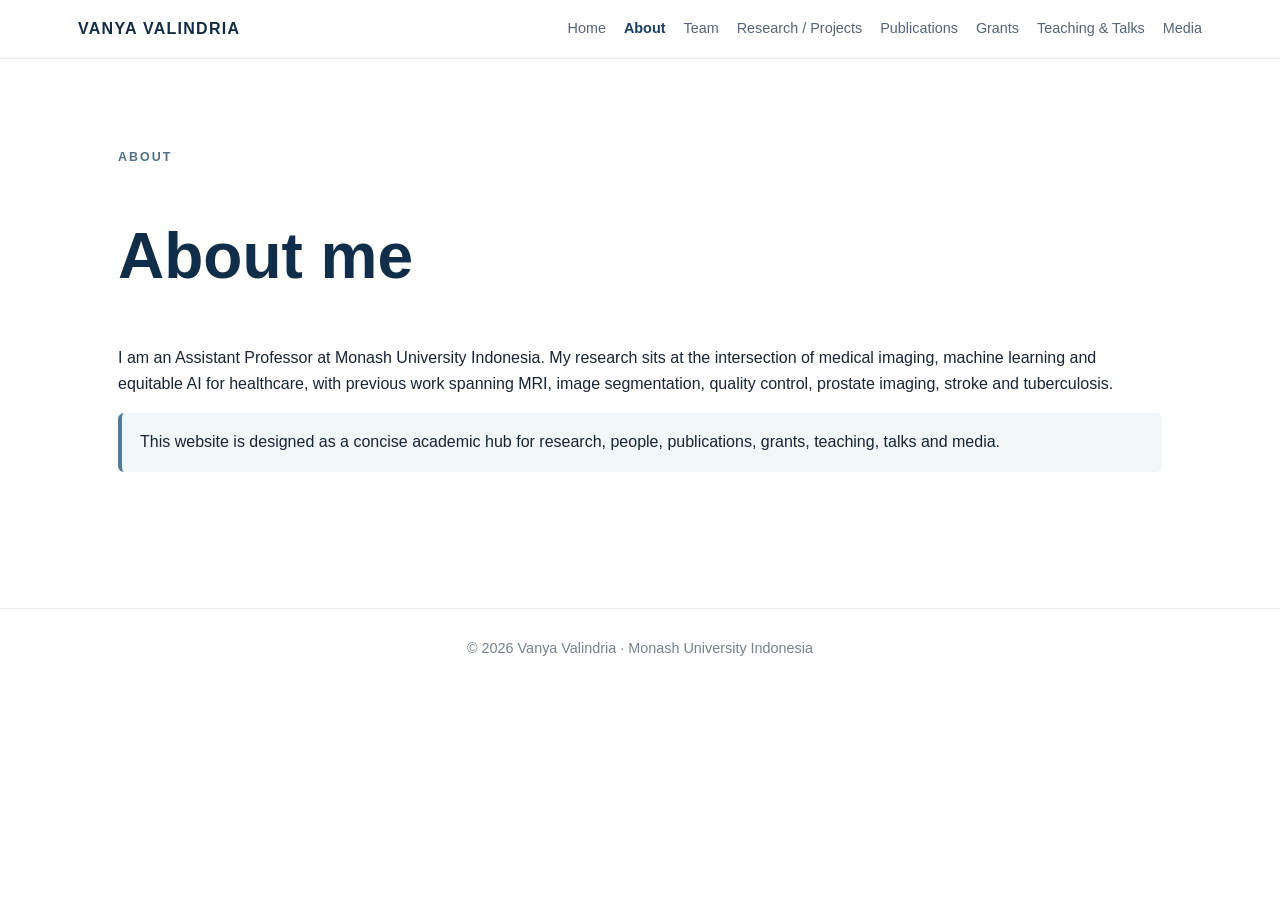
==== about.html @ 0979e7f7 "Add files via upload" ====
<!doctype html><html lang="en"><head><meta charset="utf-8"><meta name="viewport" content="width=device-width,initial-scale=1"><title>About | Vanya Valindria</title><link rel="stylesheet" href="assets/css/style.css"></head><body><header><div class="nav"><a class="brand" href="index.html">VANYA VALINDRIA</a><button class="menu" aria-label="Menu">☰</button><nav><a class="" href="index.html">Home</a><a class="active" href="about.html">About</a><a class="" href="team.html">Team</a><a class="" href="research.html">Research / Projects</a><a class="" href="publications.html">Publications</a><a class="" href="grants.html">Grants</a><a class="" href="teaching-talks.html">Teaching & Talks</a><a class="" href="media.html">Media</a></nav></div></header><main><section class=section><p class=eyebrow>ABOUT</p><h1>About me</h1><p>I am an Assistant Professor at Monash University Indonesia. My research sits at the intersection of medical imaging, machine learning and equitable AI for healthcare, with previous work spanning MRI, image segmentation, quality control, prostate imaging, stroke and tuberculosis.</p><p class=notice>This website is designed as a concise academic hub for research, people, publications, grants, teaching, talks and media.</p></section></main><footer>© <span id="year"></span> Vanya Valindria · Monash University Indonesia</footer><script src="assets/js/main.js"></script></body></html>
---- assets/css/style.css ----
*{box-sizing:border-box}body{margin:0;font-family:Inter,Arial,sans-serif;color:#172536;background:#fff;line-height:1.65}header{position:sticky;top:0;background:rgba(255,255,255,.96);border-bottom:1px solid #e7edf2;z-index:5}.nav{max-width:1180px;margin:auto;padding:16px 28px;display:flex;align-items:center;gap:24px}.brand{font-weight:800;letter-spacing:.08em;color:#132c46;text-decoration:none;white-space:nowrap}nav{margin-left:auto;display:flex;gap:18px;flex-wrap:wrap}nav a{font-size:.9rem;color:#536576;text-decoration:none}nav a.active,nav a:hover{color:#183f61;font-weight:700}.menu{display:none;margin-left:auto;border:0;background:none;font-size:1.4rem}main{max-width:1100px;margin:auto;padding:58px 28px 80px}.hero{min-height:62vh;display:grid;grid-template-columns:1.3fr .7fr;align-items:center;gap:60px}.eyebrow{font-size:.78rem;letter-spacing:.16em;color:#52708a;font-weight:700}.hero h1{font-size:clamp(2.8rem,7vw,5.7rem);line-height:1.02;margin:12px 0;color:#102d49}.hero p{font-size:1.2rem;max-width:700px;color:#566776}.portrait{height:380px;border-radius:24px;background:linear-gradient(145deg,#dfeaf1,#f7fafc);display:grid;place-items:center;color:#6c8092;font-weight:700;letter-spacing:.12em}.button{display:inline-block;background:#173f61;color:white;padding:12px 18px;border-radius:7px;text-decoration:none;margin:8px 8px 0 0}.button.light{background:#eef3f6;color:#173f61}.section{margin:30px 0 56px}.section h1{font-size:clamp(2.2rem,5vw,4rem);line-height:1.1;color:#102d49}.section h2{color:#183f61;margin-top:38px}.grid{display:grid;grid-template-columns:repeat(auto-fit,minmax(230px,1fr));gap:18px}.card{border:1px solid #e1e9ef;border-radius:12px;padding:20px;background:#fff}.card h3{margin:0 0 6px;color:#183f61;line-height:1.3}.muted{color:#71808d}.avatar{height:190px;background:#edf3f6;border-radius:9px;display:grid;place-items:center;color:#789;font-weight:700;letter-spacing:.1em;margin-bottom:15px}.pub{padding:22px 0;border-bottom:1px solid #e5ebef}.pub h3{margin:0 0 5px;color:#183f61;font-size:1.12rem;line-height:1.35}.pub p{margin:2px 0;color:#657583}.pub .meta{font-size:.9rem}.tag{display:inline-block;background:#edf3f6;color:#315a78;border-radius:99px;padding:3px 9px;font-size:.76rem;font-weight:700;margin-right:6px}.search{width:100%;padding:15px 17px;border:1px solid #ccd9e2;border-radius:8px;font-size:1rem;margin:16px 0}.notice{background:#f1f6f9;border-left:4px solid #527a98;padding:16px 18px;border-radius:6px}.timeline{border-left:2px solid #d7e2e9;padding-left:22px}.timeline .item{margin:0 0 24px}.links a{color:#245879;text-decoration:none}footer{border-top:1px solid #e7edf2;padding:28px;text-align:center;color:#75828d;font-size:.9rem}@media(max-width:780px){.hero{grid-template-columns:1fr;gap:30px}.portrait{height:280px}.menu{display:block}nav{display:none;width:100%;padding-top:10px}nav.open{display:flex;flex-direction:column;gap:10px}.nav{flex-wrap:wrap}.brand{font-size:.85rem}main{padding:38px 20px 60px}}
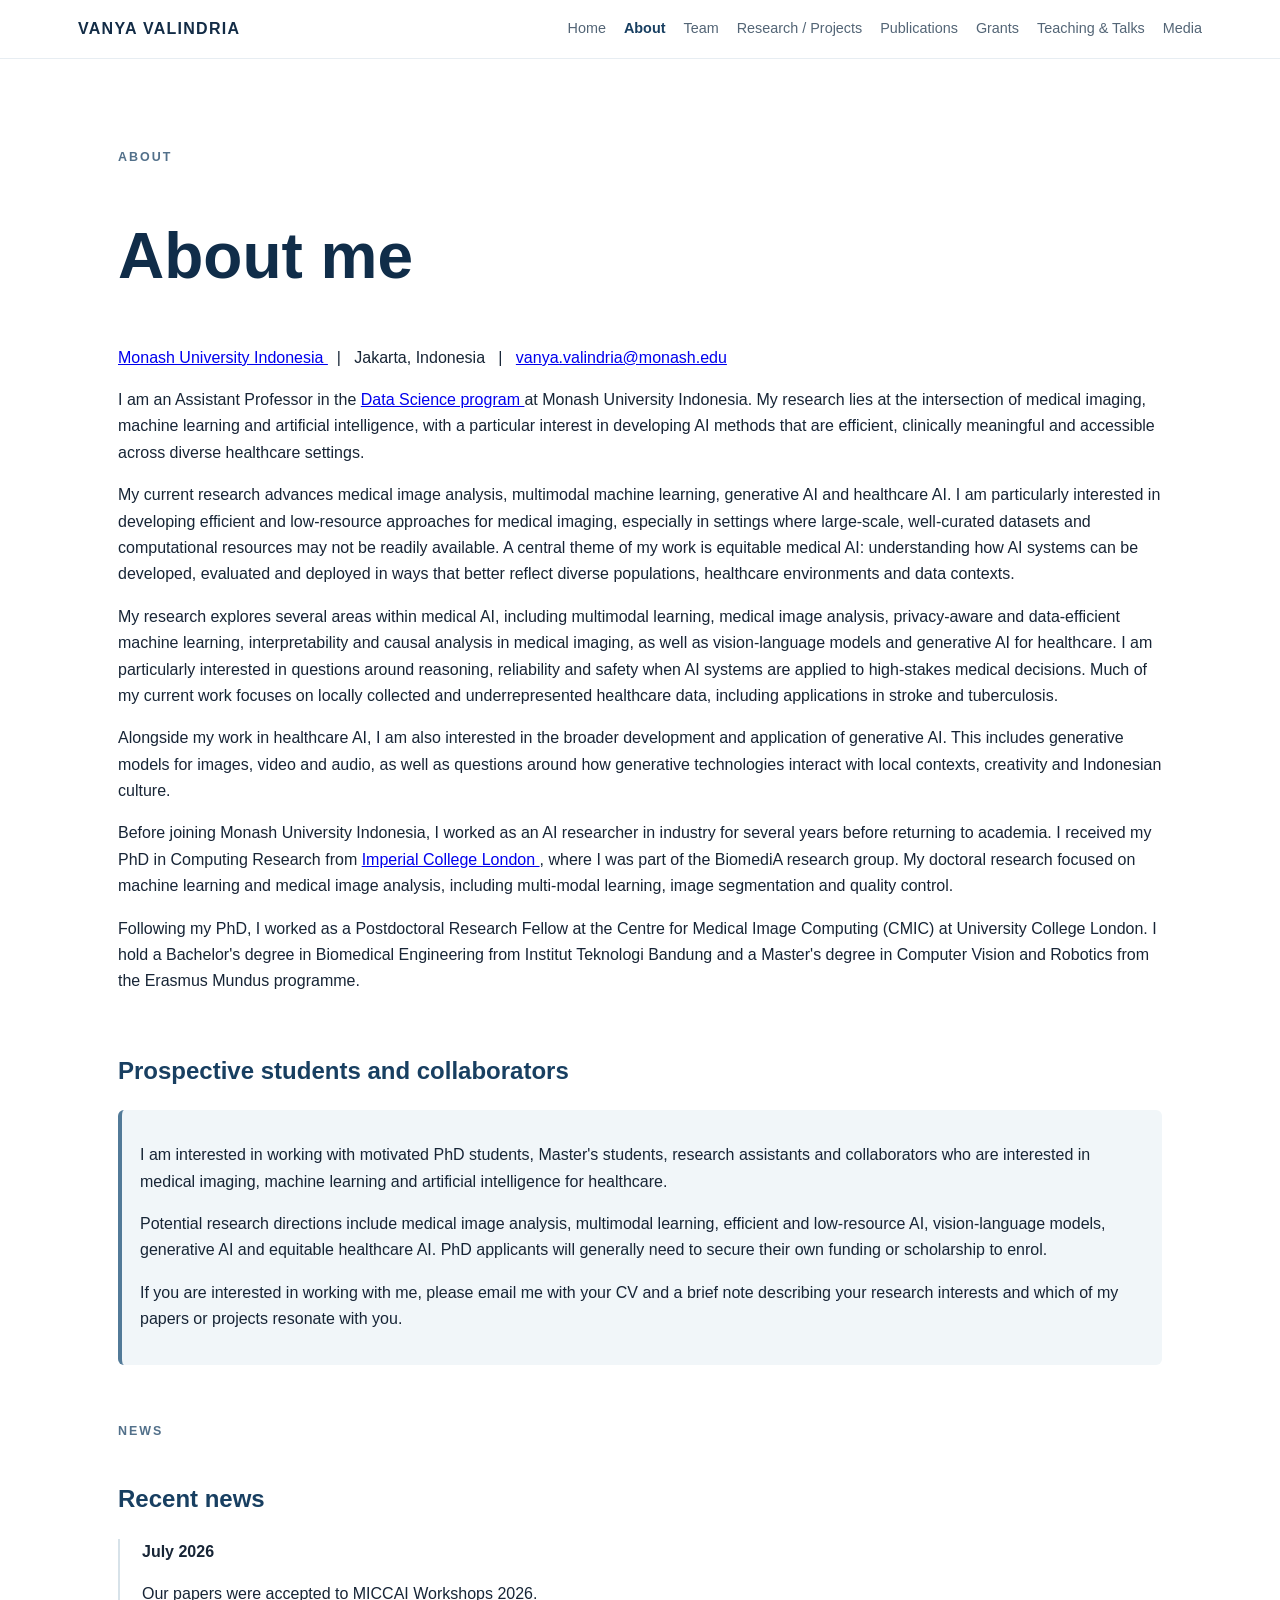
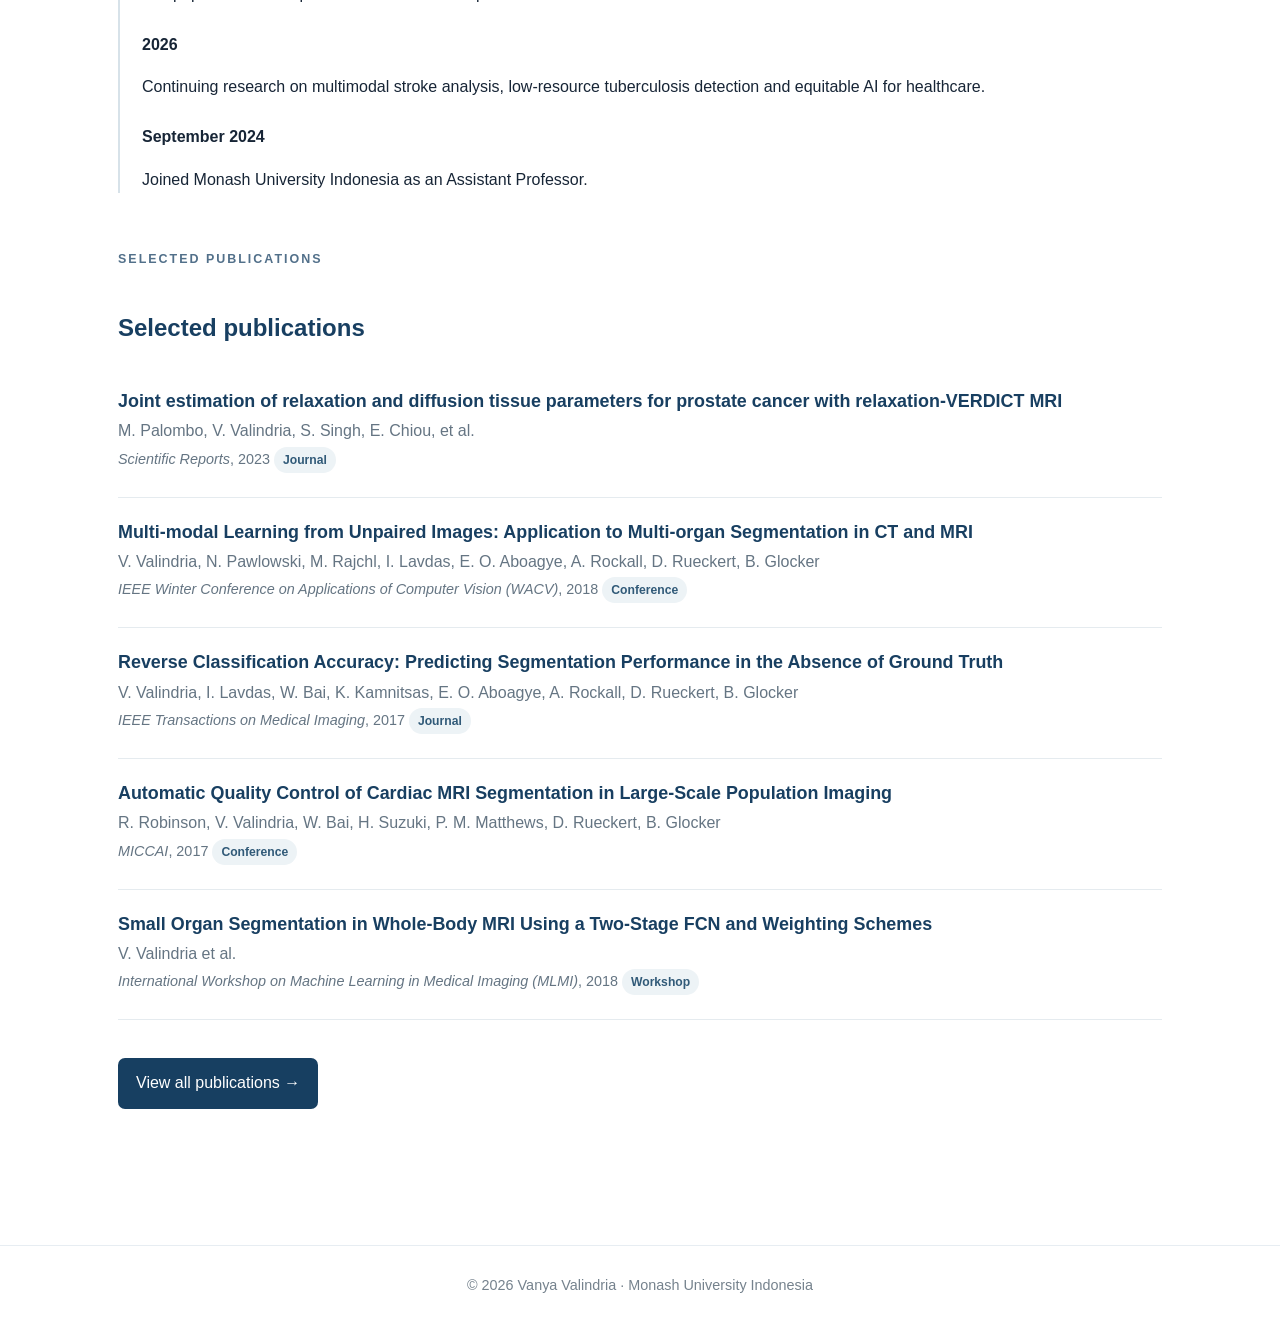
==== commit 9227fa6f: "Update about.html" ====
--- a/about.html
+++ b/about.html
@@ -1 +1,327 @@
-<!doctype html><html lang="en"><head><meta charset="utf-8"><meta name="viewport" content="width=device-width,initial-scale=1"><title>About | Vanya Valindria</title><link rel="stylesheet" href="assets/css/style.css"></head><body><header><div class="nav"><a class="brand" href="index.html">VANYA VALINDRIA</a><button class="menu" aria-label="Menu">☰</button><nav><a class="" href="index.html">Home</a><a class="active" href="about.html">About</a><a class="" href="team.html">Team</a><a class="" href="research.html">Research / Projects</a><a class="" href="publications.html">Publications</a><a class="" href="grants.html">Grants</a><a class="" href="teaching-talks.html">Teaching & Talks</a><a class="" href="media.html">Media</a></nav></div></header><main><section class=section><p class=eyebrow>ABOUT</p><h1>About me</h1><p>I am an Assistant Professor at Monash University Indonesia. My research sits at the intersection of medical imaging, machine learning and equitable AI for healthcare, with previous work spanning MRI, image segmentation, quality control, prostate imaging, stroke and tuberculosis.</p><p class=notice>This website is designed as a concise academic hub for research, people, publications, grants, teaching, talks and media.</p></section></main><footer>© <span id="year"></span> Vanya Valindria · Monash University Indonesia</footer><script src="assets/js/main.js"></script></body></html>+<!doctype html>
+<html lang="en">
+
+<head>
+  <meta charset="utf-8">
+  <meta name="viewport" content="width=device-width,initial-scale=1">
+
+  <title>About | Vanya Valindria</title>
+
+  <link rel="stylesheet" href="assets/css/style.css">
+</head>
+
+<body>
+
+<header>
+  <div class="nav">
+
+    <a class="brand" href="index.html">
+      VANYA VALINDRIA
+    </a>
+
+    <button class="menu" aria-label="Menu">
+      ☰
+    </button>
+
+    <nav>
+      <a href="index.html">Home</a>
+      <a class="active" href="about.html">About</a>
+      <a href="team.html">Team</a>
+      <a href="research.html">Research / Projects</a>
+      <a href="publications.html">Publications</a>
+      <a href="grants.html">Grants</a>
+      <a href="teaching-talks.html">Teaching & Talks</a>
+      <a href="media.html">Media</a>
+    </nav>
+
+  </div>
+</header>
+
+
+<main>
+
+  <!-- ABOUT -->
+
+  <section class="section">
+
+    <p class="eyebrow">ABOUT</p>
+
+    <h1>About me</h1>
+
+    <p class="affiliation">
+      <a href="https://www.monash.edu/indonesia">
+        Monash University Indonesia
+      </a>
+      &nbsp; | &nbsp;
+      Jakarta, Indonesia
+      &nbsp; | &nbsp;
+      <a href="mailto:vanya.valindria@monash.edu">
+        vanya.valindria@monash.edu
+      </a>
+    </p>
+
+    <p>
+      I am an Assistant Professor in the
+      <a href="https://www.monash.edu/indonesia/our-programs/master-of-data-science">
+        Data Science program
+      </a>
+      at Monash University Indonesia. My research lies at the intersection of
+      medical imaging, machine learning and artificial intelligence, with a
+      particular interest in developing AI methods that are efficient,
+      clinically meaningful and accessible across diverse healthcare settings.
+    </p>
+
+    <p>
+      My current research advances medical image analysis, multimodal machine
+      learning, generative AI and healthcare AI. I am particularly interested
+      in developing efficient and low-resource approaches for medical imaging,
+      especially in settings where large-scale, well-curated datasets and
+      computational resources may not be readily available. A central theme of
+      my work is equitable medical AI: understanding how AI systems can be
+      developed, evaluated and deployed in ways that better reflect diverse
+      populations, healthcare environments and data contexts.
+    </p>
+
+    <p>
+      My research explores several areas within medical AI, including
+      multimodal learning, medical image analysis, privacy-aware and
+      data-efficient machine learning, interpretability and causal analysis
+      in medical imaging, as well as vision-language models and generative AI
+      for healthcare. I am particularly interested in questions around
+      reasoning, reliability and safety when AI systems are applied to
+      high-stakes medical decisions. Much of my current work focuses on
+      locally collected and underrepresented healthcare data, including
+      applications in stroke and tuberculosis.
+    </p>
+
+    <p>
+      Alongside my work in healthcare AI, I am also interested in the broader
+      development and application of generative AI. This includes generative
+      models for images, video and audio, as well as questions around how
+      generative technologies interact with local contexts, creativity and
+      Indonesian culture.
+    </p>
+
+    <p>
+      Before joining Monash University Indonesia, I worked as an AI researcher
+      in industry for several years before returning to academia. I received my
+      PhD in Computing Research from
+      <a href="https://www.imperial.ac.uk/computing/research/">
+        Imperial College London
+      </a>,
+      where I was part of the BiomediA research group. My doctoral research
+      focused on machine learning and medical image analysis, including
+      multi-modal learning, image segmentation and quality control.
+    </p>
+
+    <p>
+      Following my PhD, I worked as a Postdoctoral Research Fellow at the
+      Centre for Medical Image Computing (CMIC) at University College London.
+      I hold a Bachelor's degree in Biomedical Engineering from Institut
+      Teknologi Bandung and a Master's degree in Computer Vision and Robotics
+      from the Erasmus Mundus programme.
+    </p>
+
+  </section>
+
+
+  <!-- PROSPECTIVE STUDENTS -->
+
+  <section class="section">
+
+    <h2>Prospective students and collaborators</h2>
+
+    <div class="notice">
+
+      <p>
+        I am interested in working with motivated PhD students, Master's
+        students, research assistants and collaborators who are interested in
+        medical imaging, machine learning and artificial intelligence for
+        healthcare.
+      </p>
+
+      <p>
+        Potential research directions include medical image analysis,
+        multimodal learning, efficient and low-resource AI, vision-language
+        models, generative AI and equitable healthcare AI. PhD applicants will
+        generally need to secure their own funding or scholarship to enrol.
+      </p>
+
+      <p>
+        If you are interested in working with me, please email me with your CV
+        and a brief note describing your research interests and which of my
+        papers or projects resonate with you.
+      </p>
+
+    </div>
+
+  </section>
+
+
+  <!-- NEWS -->
+
+  <section class="section">
+
+    <p class="eyebrow">NEWS</p>
+
+    <h2>Recent news</h2>
+
+    <div class="timeline">
+
+      <div class="item">
+        <strong>July 2026</strong>
+        <p>
+          Our papers were accepted to MICCAI Workshops 2026.
+        </p>
+      </div>
+
+      <div class="item">
+        <strong>2026</strong>
+        <p>
+          Continuing research on multimodal stroke analysis, low-resource
+          tuberculosis detection and equitable AI for healthcare.
+        </p>
+      </div>
+
+      <div class="item">
+        <strong>September 2024</strong>
+        <p>
+          Joined Monash University Indonesia as an Assistant Professor.
+        </p>
+      </div>
+
+    </div>
+
+  </section>
+
+
+  <!-- SELECTED PUBLICATIONS -->
+
+  <section class="section">
+
+    <p class="eyebrow">SELECTED PUBLICATIONS</p>
+
+    <h2>Selected publications</h2>
+
+    <div class="pub">
+
+      <h3>
+        Joint estimation of relaxation and diffusion tissue parameters for
+        prostate cancer with relaxation-VERDICT MRI
+      </h3>
+
+      <p>
+        M. Palombo, V. Valindria, S. Singh, E. Chiou, et al.
+      </p>
+
+      <p class="meta">
+        <em>Scientific Reports</em>, 2023
+        <span class="tag">Journal</span>
+      </p>
+
+    </div>
+
+
+    <div class="pub">
+
+      <h3>
+        Multi-modal Learning from Unpaired Images: Application to Multi-organ
+        Segmentation in CT and MRI
+      </h3>
+
+      <p>
+        V. Valindria, N. Pawlowski, M. Rajchl, I. Lavdas,
+        E. O. Aboagye, A. Rockall, D. Rueckert, B. Glocker
+      </p>
+
+      <p class="meta">
+        <em>IEEE Winter Conference on Applications of Computer Vision
+        (WACV)</em>, 2018
+        <span class="tag">Conference</span>
+      </p>
+
+    </div>
+
+
+    <div class="pub">
+
+      <h3>
+        Reverse Classification Accuracy: Predicting Segmentation Performance
+        in the Absence of Ground Truth
+      </h3>
+
+      <p>
+        V. Valindria, I. Lavdas, W. Bai, K. Kamnitsas,
+        E. O. Aboagye, A. Rockall, D. Rueckert, B. Glocker
+      </p>
+
+      <p class="meta">
+        <em>IEEE Transactions on Medical Imaging</em>, 2017
+        <span class="tag">Journal</span>
+      </p>
+
+    </div>
+
+
+    <div class="pub">
+
+      <h3>
+        Automatic Quality Control of Cardiac MRI Segmentation in Large-Scale
+        Population Imaging
+      </h3>
+
+      <p>
+        R. Robinson, V. Valindria, W. Bai, H. Suzuki,
+        P. M. Matthews, D. Rueckert, B. Glocker
+      </p>
+
+      <p class="meta">
+        <em>MICCAI</em>, 2017
+        <span class="tag">Conference</span>
+      </p>
+
+    </div>
+
+
+    <div class="pub">
+
+      <h3>
+        Small Organ Segmentation in Whole-Body MRI Using a Two-Stage FCN and
+        Weighting Schemes
+      </h3>
+
+      <p>
+        V. Valindria et al.
+      </p>
+
+      <p class="meta">
+        <em>International Workshop on Machine Learning in Medical Imaging
+        (MLMI)</em>, 2018
+        <span class="tag">Workshop</span>
+      </p>
+
+    </div>
+
+
+    <p style="margin-top:30px">
+
+      <a class="button" href="publications.html">
+        View all publications →
+      </a>
+
+    </p>
+
+  </section>
+
+
+</main>
+
+
+<footer>
+  © <span id="year"></span> Vanya Valindria · Monash University Indonesia
+</footer>
+
+<script src="assets/js/main.js"></script>
+
+</body>
+</html>
--- a/assets/css/style.css
+++ b/assets/css/style.css
@@ -1 +1,361 @@
-*{box-sizing:border-box}body{margin:0;font-family:Inter,Arial,sans-serif;color:#172536;background:#fff;line-height:1.65}header{position:sticky;top:0;background:rgba(255,255,255,.96);border-bottom:1px solid #e7edf2;z-index:5}.nav{max-width:1180px;margin:auto;padding:16px 28px;display:flex;align-items:center;gap:24px}.brand{font-weight:800;letter-spacing:.08em;color:#132c46;text-decoration:none;white-space:nowrap}nav{margin-left:auto;display:flex;gap:18px;flex-wrap:wrap}nav a{font-size:.9rem;color:#536576;text-decoration:none}nav a.active,nav a:hover{color:#183f61;font-weight:700}.menu{display:none;margin-left:auto;border:0;background:none;font-size:1.4rem}main{max-width:1100px;margin:auto;padding:58px 28px 80px}.hero{min-height:62vh;display:grid;grid-template-columns:1.3fr .7fr;align-items:center;gap:60px}.eyebrow{font-size:.78rem;letter-spacing:.16em;color:#52708a;font-weight:700}.hero h1{font-size:clamp(2.8rem,7vw,5.7rem);line-height:1.02;margin:12px 0;color:#102d49}.hero p{font-size:1.2rem;max-width:700px;color:#566776}.portrait{height:380px;border-radius:24px;background:linear-gradient(145deg,#dfeaf1,#f7fafc);display:grid;place-items:center;color:#6c8092;font-weight:700;letter-spacing:.12em}.button{display:inline-block;background:#173f61;color:white;padding:12px 18px;border-radius:7px;text-decoration:none;margin:8px 8px 0 0}.button.light{background:#eef3f6;color:#173f61}.section{margin:30px 0 56px}.section h1{font-size:clamp(2.2rem,5vw,4rem);line-height:1.1;color:#102d49}.section h2{color:#183f61;margin-top:38px}.grid{display:grid;grid-template-columns:repeat(auto-fit,minmax(230px,1fr));gap:18px}.card{border:1px solid #e1e9ef;border-radius:12px;padding:20px;background:#fff}.card h3{margin:0 0 6px;color:#183f61;line-height:1.3}.muted{color:#71808d}.avatar{height:190px;background:#edf3f6;border-radius:9px;display:grid;place-items:center;color:#789;font-weight:700;letter-spacing:.1em;margin-bottom:15px}.pub{padding:22px 0;border-bottom:1px solid #e5ebef}.pub h3{margin:0 0 5px;color:#183f61;font-size:1.12rem;line-height:1.35}.pub p{margin:2px 0;color:#657583}.pub .meta{font-size:.9rem}.tag{display:inline-block;background:#edf3f6;color:#315a78;border-radius:99px;padding:3px 9px;font-size:.76rem;font-weight:700;margin-right:6px}.search{width:100%;padding:15px 17px;border:1px solid #ccd9e2;border-radius:8px;font-size:1rem;margin:16px 0}.notice{background:#f1f6f9;border-left:4px solid #527a98;padding:16px 18px;border-radius:6px}.timeline{border-left:2px solid #d7e2e9;padding-left:22px}.timeline .item{margin:0 0 24px}.links a{color:#245879;text-decoration:none}footer{border-top:1px solid #e7edf2;padding:28px;text-align:center;color:#75828d;font-size:.9rem}@media(max-width:780px){.hero{grid-template-columns:1fr;gap:30px}.portrait{height:280px}.menu{display:block}nav{display:none;width:100%;padding-top:10px}nav.open{display:flex;flex-direction:column;gap:10px}.nav{flex-wrap:wrap}.brand{font-size:.85rem}main{padding:38px 20px 60px}}+* {
+  box-sizing: border-box;
+}
+
+body {
+  margin: 0;
+  font-family: Inter, Arial, sans-serif;
+  color: #172536;
+  background: #fff;
+  line-height: 1.65;
+}
+
+/* =========================
+   HEADER & NAVIGATION
+========================= */
+
+header {
+  position: sticky;
+  top: 0;
+  background: rgba(255, 255, 255, 0.96);
+  border-bottom: 1px solid #e7edf2;
+  z-index: 5;
+}
+
+.nav {
+  max-width: 1180px;
+  margin: auto;
+  padding: 16px 28px;
+  display: flex;
+  align-items: center;
+  gap: 24px;
+}
+
+.brand {
+  font-weight: 800;
+  letter-spacing: 0.08em;
+  color: #132c46;
+  text-decoration: none;
+  white-space: nowrap;
+}
+
+nav {
+  margin-left: auto;
+  display: flex;
+  gap: 18px;
+  flex-wrap: wrap;
+}
+
+nav a {
+  font-size: 0.9rem;
+  color: #536576;
+  text-decoration: none;
+}
+
+nav a.active,
+nav a:hover {
+  color: #183f61;
+  font-weight: 700;
+}
+
+.menu {
+  display: none;
+  margin-left: auto;
+  border: 0;
+  background: none;
+  font-size: 1.4rem;
+}
+
+
+/* =========================
+   MAIN CONTENT
+========================= */
+
+main {
+  max-width: 1100px;
+  margin: auto;
+  padding: 58px 28px 80px;
+}
+
+
+/* =========================
+   HERO / HOME
+========================= */
+
+.hero {
+  min-height: 62vh;
+  display: grid;
+  grid-template-columns: 1.3fr 0.7fr;
+  align-items: center;
+  gap: 60px;
+}
+
+.eyebrow {
+  font-size: 0.78rem;
+  letter-spacing: 0.16em;
+  color: #52708a;
+  font-weight: 700;
+}
+
+.hero h1 {
+  font-size: clamp(2.8rem, 7vw, 5.7rem);
+  line-height: 1.02;
+  margin: 12px 0;
+  color: #102d49;
+}
+
+.hero p {
+  font-size: 1.2rem;
+  max-width: 700px;
+  color: #566776;
+}
+
+
+/* =========================
+   PROFILE PHOTO
+========================= */
+
+.portrait {
+  width: 220px;
+  height: 275px;
+  border-radius: 16px;
+  overflow: hidden;
+  margin: 0 auto;
+  background: #f7fafc;
+}
+
+.portrait img {
+  width: 100%;
+  height: 100%;
+  object-fit: cover;
+  object-position: center top;
+  display: block;
+}
+
+
+/* =========================
+   BUTTONS
+========================= */
+
+.button {
+  display: inline-block;
+  background: #173f61;
+  color: white;
+  padding: 12px 18px;
+  border-radius: 7px;
+  text-decoration: none;
+  margin: 8px 8px 0 0;
+}
+
+.button.light {
+  background: #eef3f6;
+  color: #173f61;
+}
+
+
+/* =========================
+   SECTIONS
+========================= */
+
+.section {
+  margin: 30px 0 56px;
+}
+
+.section h1 {
+  font-size: clamp(2.2rem, 5vw, 4rem);
+  line-height: 1.1;
+  color: #102d49;
+}
+
+.section h2 {
+  color: #183f61;
+  margin-top: 38px;
+}
+
+
+/* =========================
+   GRID & CARDS
+========================= */
+
+.grid {
+  display: grid;
+  grid-template-columns: repeat(auto-fit, minmax(230px, 1fr));
+  gap: 18px;
+}
+
+.card {
+  border: 1px solid #e1e9ef;
+  border-radius: 12px;
+  padding: 20px;
+  background: #fff;
+}
+
+.card h3 {
+  margin: 0 0 6px;
+  color: #183f61;
+  line-height: 1.3;
+}
+
+.muted {
+  color: #71808d;
+}
+
+
+/* =========================
+   TEAM AVATAR
+========================= */
+
+.avatar {
+  height: 190px;
+  background: #edf3f6;
+  border-radius: 9px;
+  display: grid;
+  place-items: center;
+  color: #789;
+  font-weight: 700;
+  letter-spacing: 0.1em;
+  margin-bottom: 15px;
+}
+
+
+/* =========================
+   PUBLICATIONS
+========================= */
+
+.pub {
+  padding: 22px 0;
+  border-bottom: 1px solid #e5ebef;
+}
+
+.pub h3 {
+  margin: 0 0 5px;
+  color: #183f61;
+  font-size: 1.12rem;
+  line-height: 1.35;
+}
+
+.pub p {
+  margin: 2px 0;
+  color: #657583;
+}
+
+.pub .meta {
+  font-size: 0.9rem;
+}
+
+.tag {
+  display: inline-block;
+  background: #edf3f6;
+  color: #315a78;
+  border-radius: 99px;
+  padding: 3px 9px;
+  font-size: 0.76rem;
+  font-weight: 700;
+  margin-right: 6px;
+}
+
+.search {
+  width: 100%;
+  padding: 15px 17px;
+  border: 1px solid #ccd9e2;
+  border-radius: 8px;
+  font-size: 1rem;
+  margin: 16px 0;
+}
+
+
+/* =========================
+   NOTICE / HIGHLIGHT
+========================= */
+
+.notice {
+  background: #f1f6f9;
+  border-left: 4px solid #527a98;
+  padding: 16px 18px;
+  border-radius: 6px;
+}
+
+
+/* =========================
+   TIMELINE
+========================= */
+
+.timeline {
+  border-left: 2px solid #d7e2e9;
+  padding-left: 22px;
+}
+
+.timeline .item {
+  margin: 0 0 24px;
+}
+
+
+/* =========================
+   LINKS
+========================= */
+
+.links a {
+  color: #245879;
+  text-decoration: none;
+}
+
+
+/* =========================
+   FOOTER
+========================= */
+
+footer {
+  border-top: 1px solid #e7edf2;
+  padding: 28px;
+  text-align: center;
+  color: #75828d;
+  font-size: 0.9rem;
+}
+
+
+/* =========================
+   MOBILE
+========================= */
+
+@media (max-width: 780px) {
+
+  .hero {
+    grid-template-columns: 1fr;
+    gap: 30px;
+  }
+
+  .portrait {
+    width: 180px;
+    height: 225px;
+    margin: 0 auto;
+  }
+
+  .menu {
+    display: block;
+  }
+
+  nav {
+    display: none;
+    width: 100%;
+    padding-top: 10px;
+  }
+
+  nav.open {
+    display: flex;
+    flex-direction: column;
+    gap: 10px;
+  }
+
+  .nav {
+    flex-wrap: wrap;
+  }
+
+  .brand {
+    font-size: 0.85rem;
+  }
+
+  main {
+    padding: 38px 20px 60px;
+  }
+
+}
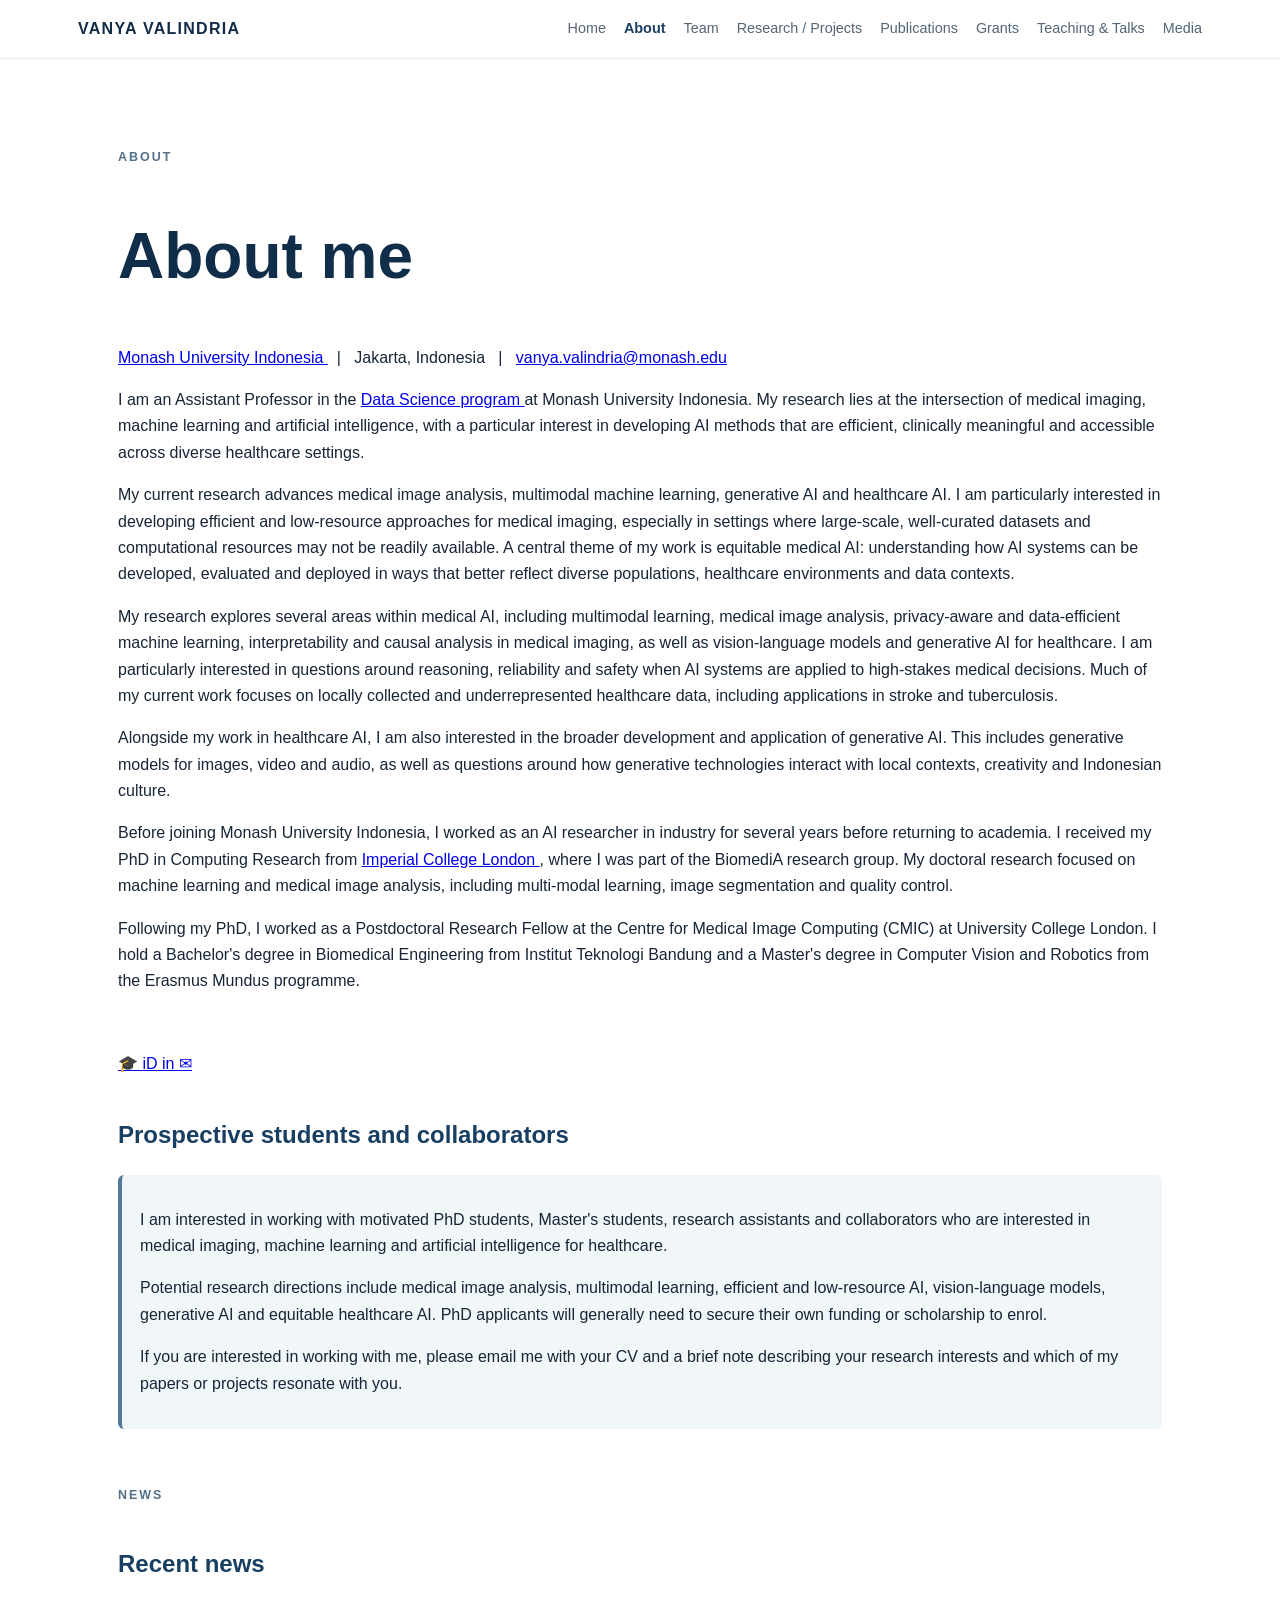
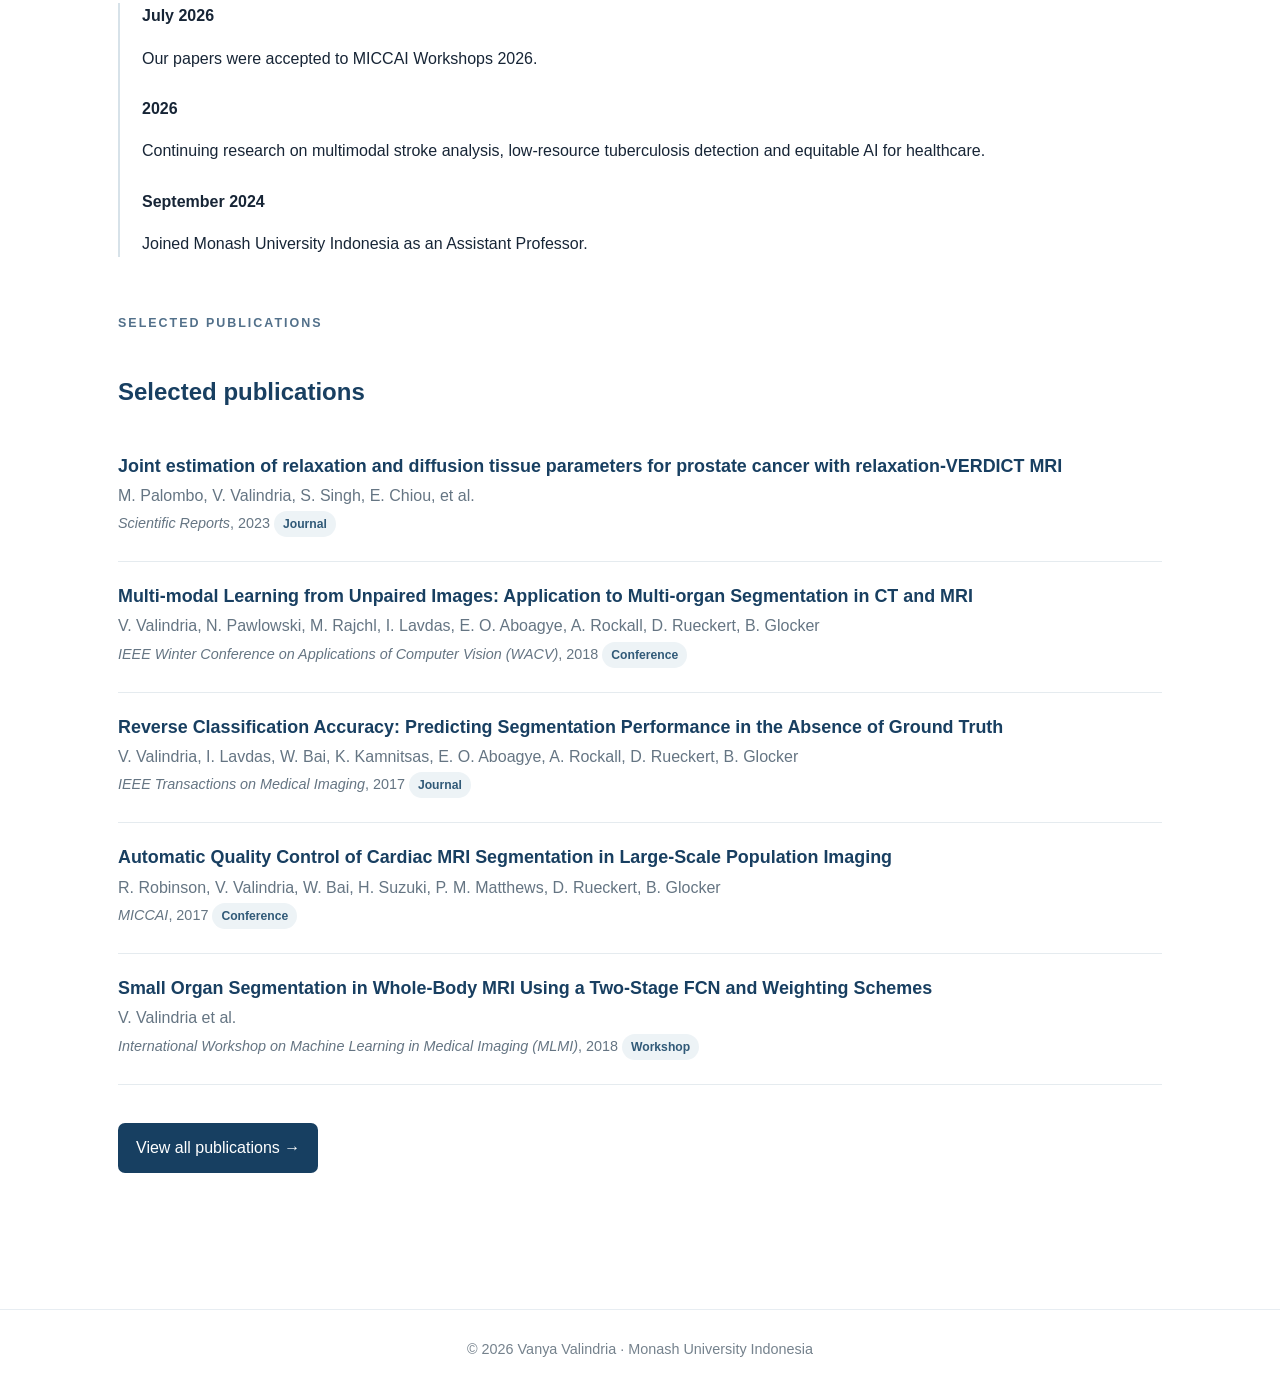
==== commit 09bb0bb6: "Update about.html" ====
--- a/about.html
+++ b/about.html
@@ -124,7 +124,37 @@
 
   </section>
 
-
+<div class="profile-links">
+
+  <a href="https://scholar.google.com/citations?user=osNyLIoAAAAJ&hl=id"
+     target="_blank"
+     aria-label="Google Scholar"
+     title="Google Scholar">
+    🎓
+  </a>
+
+  <a href="https://orcid.org/0009-0008-0537-3232"
+     target="_blank"
+     aria-label="ORCID"
+     title="ORCID">
+    iD
+  </a>
+
+  <a href="https://id.linkedin.com/in/vanyavalindria"
+     target="_blank"
+     aria-label="LinkedIn"
+     title="LinkedIn">
+    in
+  </a>
+
+  <a href="mailto:vanya.valindria@monash.edu"
+     aria-label="Email"
+     title="Email">
+    ✉
+  </a>
+
+</div>
+  
   <!-- PROSPECTIVE STUDENTS -->
 
   <section class="section">
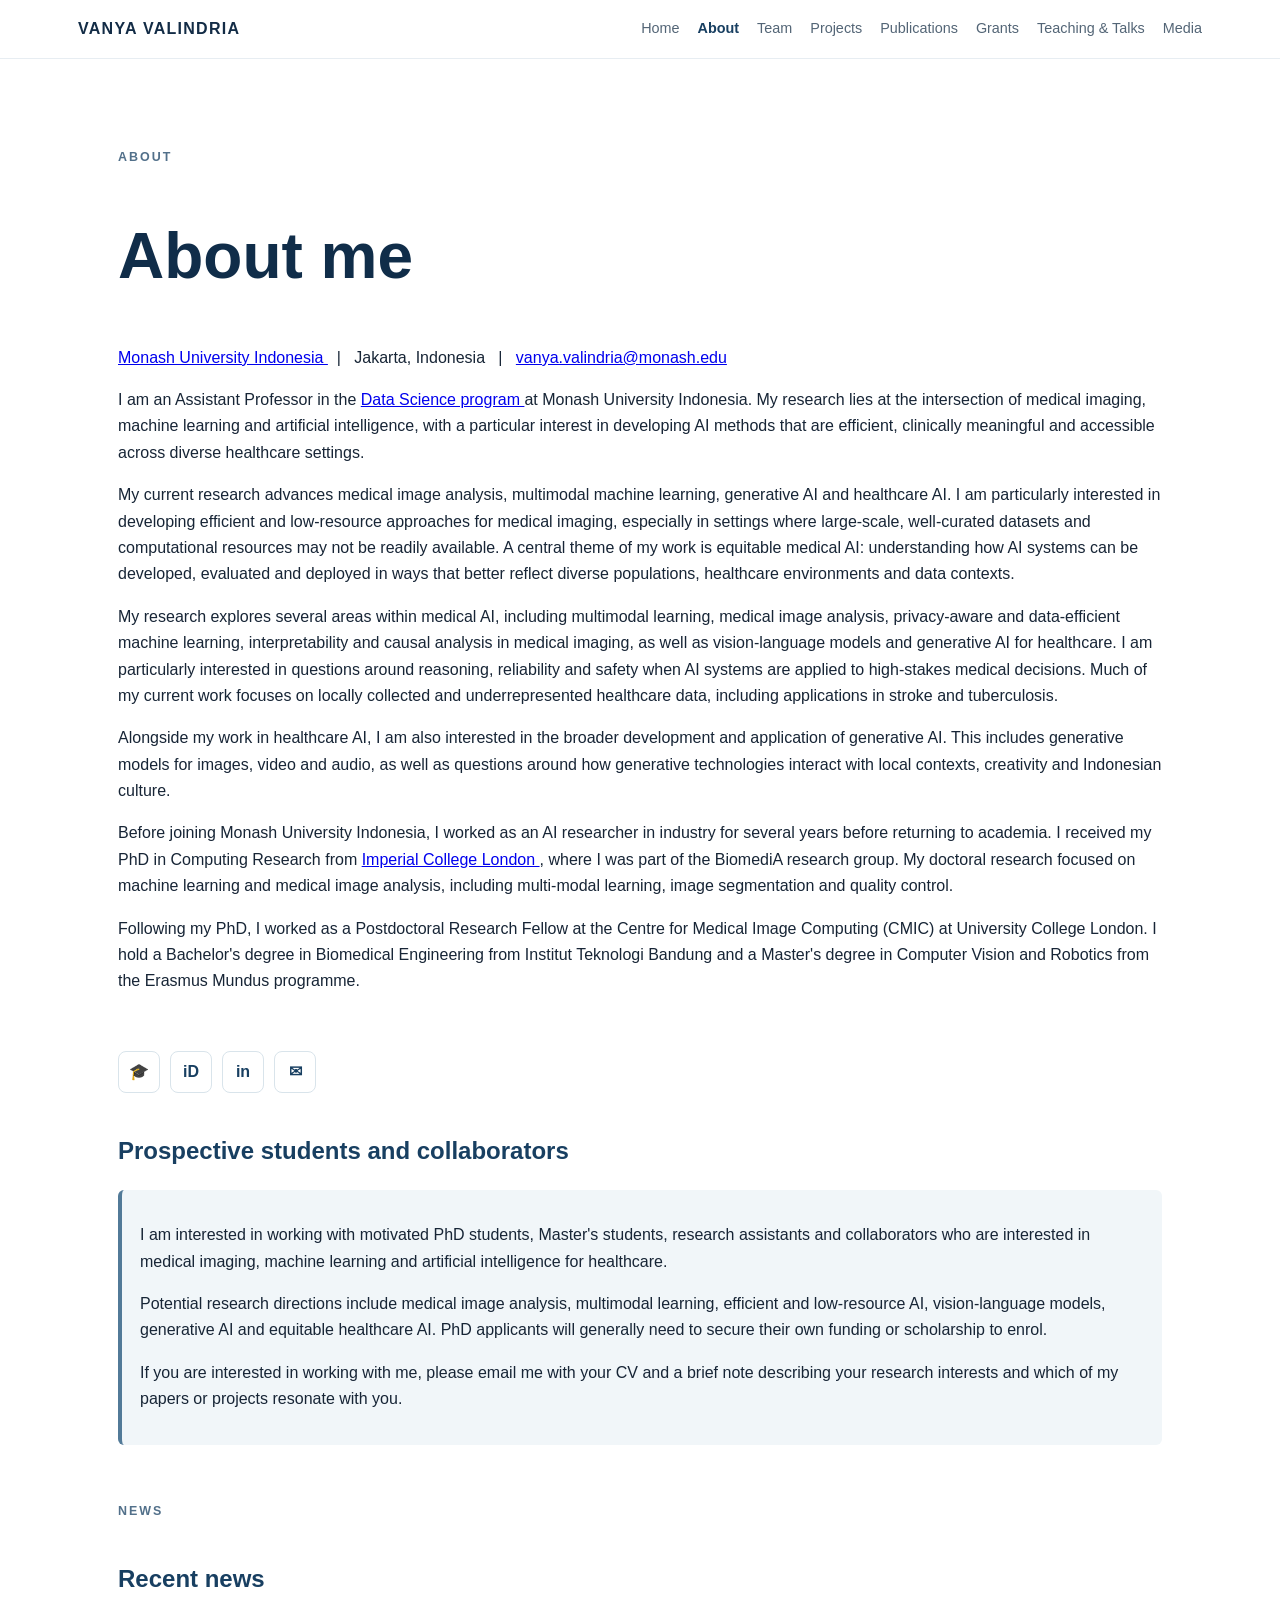
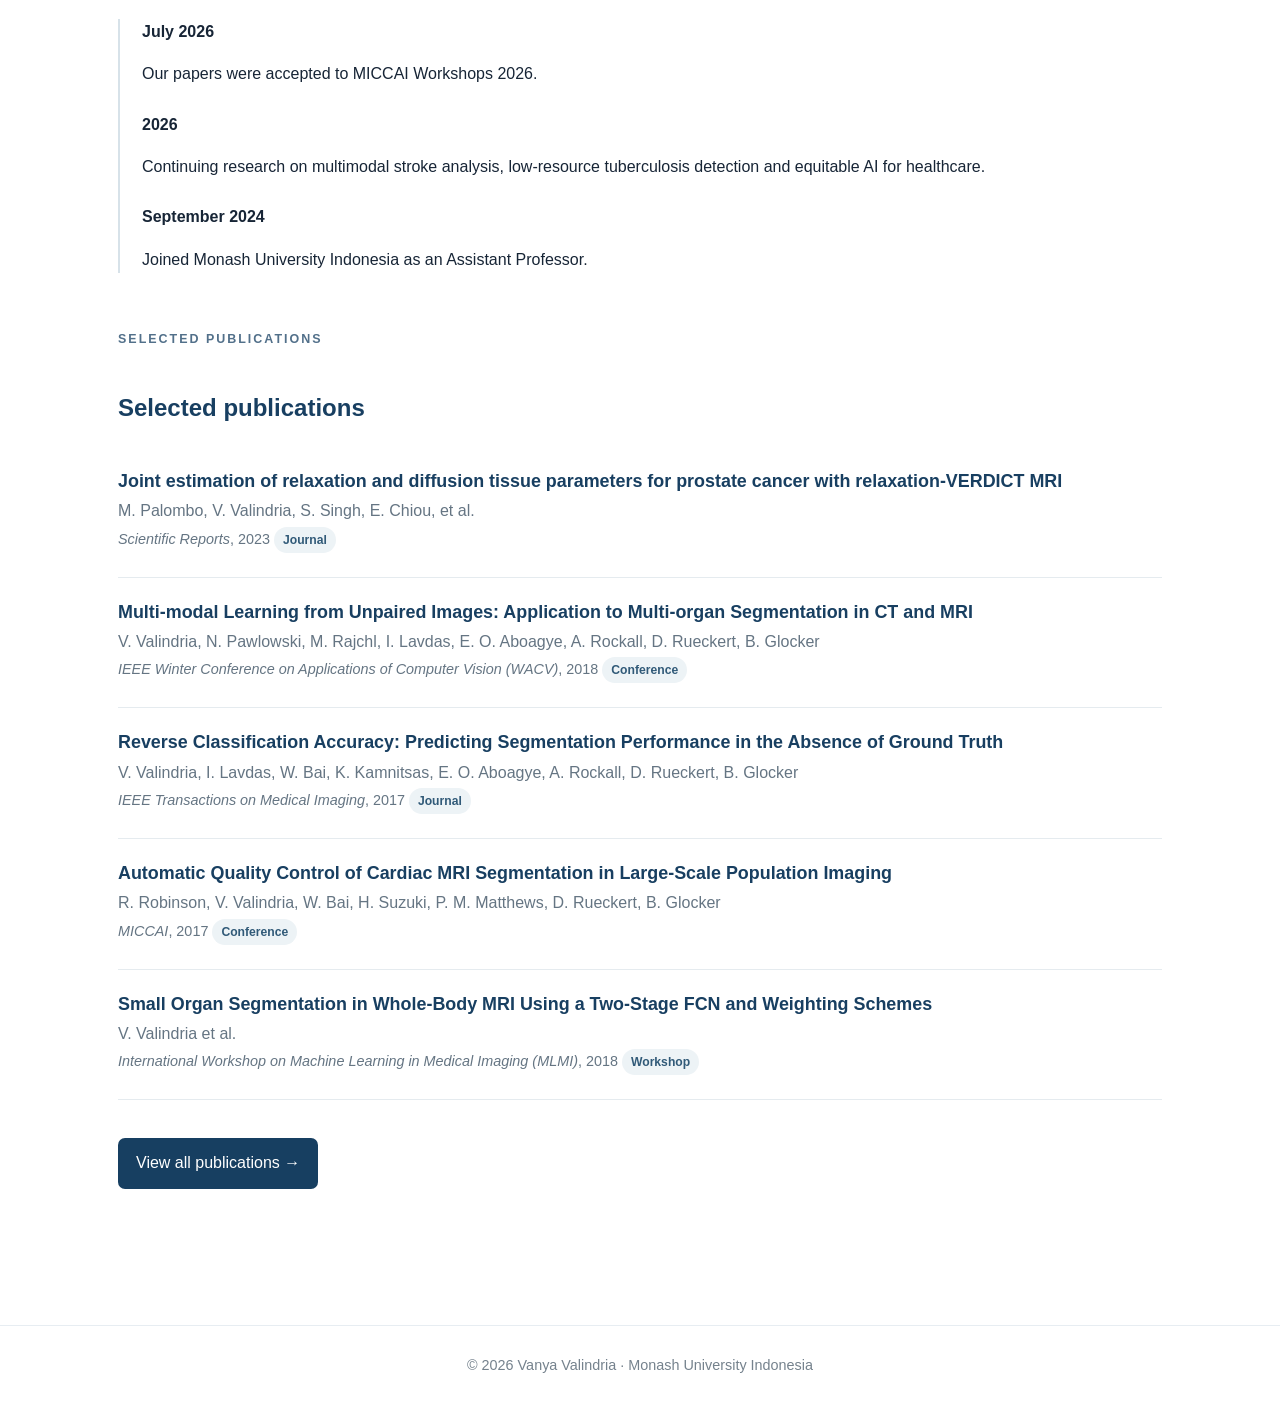
==== commit ce27f7d6: "Update about.html" ====
--- a/about.html
+++ b/about.html
@@ -27,7 +27,7 @@
       <a href="index.html">Home</a>
       <a class="active" href="about.html">About</a>
       <a href="team.html">Team</a>
-      <a href="research.html">Research / Projects</a>
+      <a href="research.html">Projects</a>
       <a href="publications.html">Publications</a>
       <a href="grants.html">Grants</a>
       <a href="teaching-talks.html">Teaching & Talks</a>
--- a/assets/css/style.css
+++ b/assets/css/style.css
@@ -116,8 +116,8 @@
 ========================= */
 
 .portrait {
-  width: 220px;
-  height: 275px;
+  width: 270px;
+  height: 300px;
   border-radius: 16px;
   overflow: hidden;
   margin: 0 auto;
@@ -217,6 +217,43 @@
   margin-bottom: 15px;
 }
 
+/* =========================
+   ACADEMIC PROFILE LINKS
+========================= */
+
+.profile-links {
+  display: flex;
+  gap: 10px;
+  margin-top: 28px;
+  align-items: center;
+}
+
+.profile-links a {
+  width: 42px;
+  height: 42px;
+
+  display: flex;
+  align-items: center;
+  justify-content: center;
+
+  border: 1px solid #d9e4eb;
+  border-radius: 8px;
+
+  background: #ffffff;
+  color: #183f61;
+
+  text-decoration: none;
+  font-weight: 700;
+  font-size: 1rem;
+
+  transition: all 0.2s ease;
+}
+
+.profile-links a:hover {
+  background: #183f61;
+  color: white;
+  border-color: #183f61;
+}
 
 /* =========================
    PUBLICATIONS
